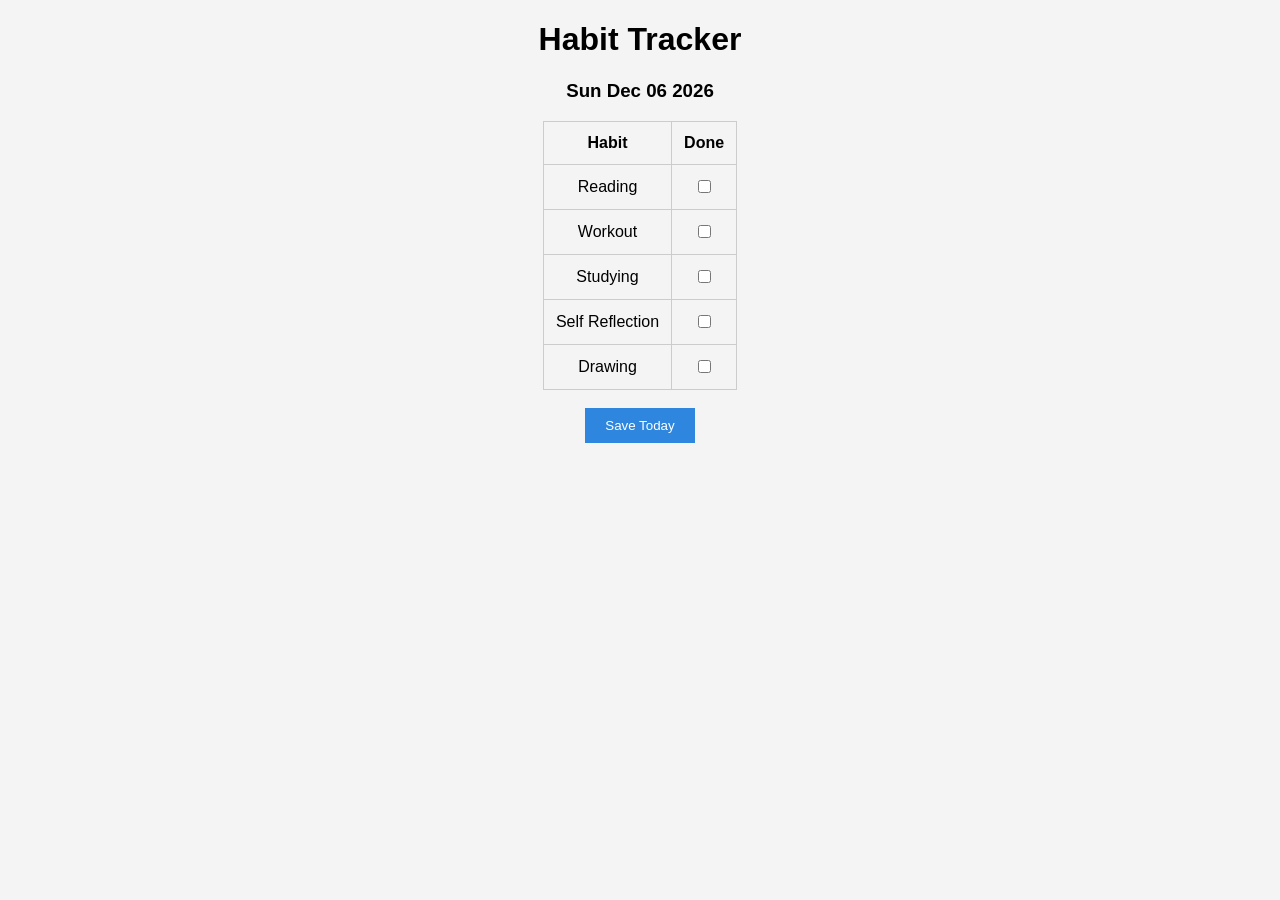
==== index.html @ 8b0c8806 "Create index.html" ====
<!DOCTYPE html>
<html>
<head>
<title>Habit Tracker</title>

<style>

body{
font-family: Arial;
text-align:center;
background:#f4f4f4;
}

table{
margin:auto;
border-collapse: collapse;
}

th,td{
padding:12px;
border:1px solid #ccc;
}

button{
padding:10px 20px;
background:#2e86de;
color:white;
border:none;
cursor:pointer;
}

</style>

</head>

<body>

<h1>Habit Tracker</h1>

<h3 id="date"></h3>

<table>

<tr>
<th>Habit</th>
<th>Done</th>
</tr>

<tr>
<td>Reading</td>
<td><input type="checkbox" id="reading"></td>
</tr>

<tr>
<td>Workout</td>
<td><input type="checkbox" id="workout"></td>
</tr>

<tr>
<td>Studying</td>
<td><input type="checkbox" id="studying"></td>
</tr>

<tr>
<td>Self Reflection</td>
<td><input type="checkbox" id="reflection"></td>
</tr>

<tr>
<td>Drawing</td>
<td><input type="checkbox" id="drawing"></td>
</tr>

</table>

<br>

<button onclick="saveData()">Save Today</button>

<script>

document.getElementById("date").innerText =
new Date().toDateString();

function saveData(){

const data = {

date:new Date().toISOString().slice(0,10),

reading:document.getElementById("reading").checked,
workout:document.getElementById("workout").checked,
studying:document.getElementById("studying").checked,
reflection:document.getElementById("reflection").checked,
drawing:document.getElementById("drawing").checked

}

fetch("YOUR_GOOGLE_SCRIPT_URL",{

method:"POST",
body:JSON.stringify(data)

})

.then(res=>res.text())
.then(data=>alert("Saved Successfully"))

}

</script>

</body>
</html>
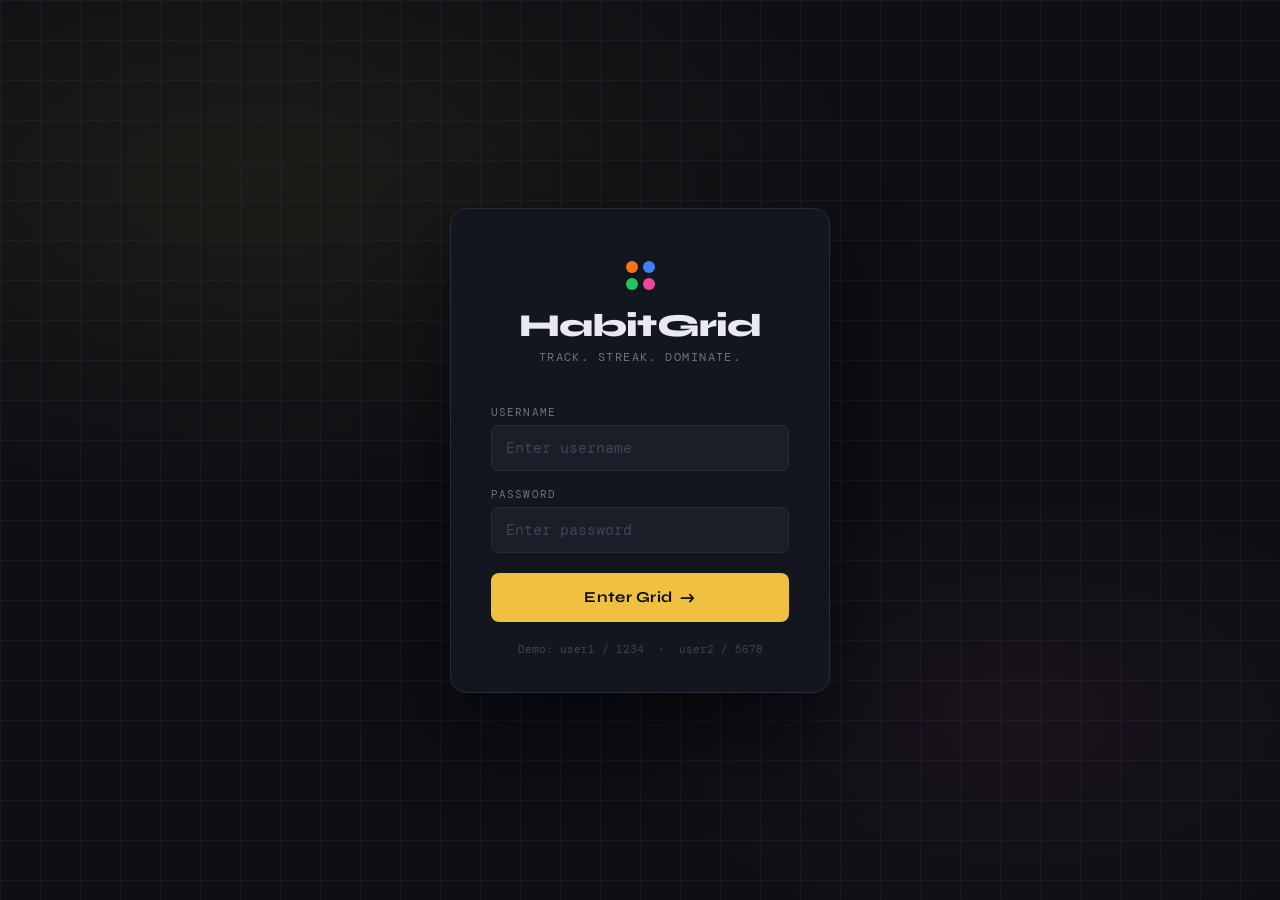
==== commit 09669a84: "Update index.html" ====
--- a/index.html
+++ b/index.html
@@ -1,114 +1,75 @@
 <!DOCTYPE html>
-<html>
+<html lang="en">
 <head>
-<title>Habit Tracker</title>
+  <meta charset="UTF-8" />
+  <meta name="viewport" content="width=device-width, initial-scale=1.0"/>
+  <title>HabitGrid — Login</title>
+  <link rel="stylesheet" href="style.css" />
+  <link href="https://fonts.googleapis.com/css2?family=Syne:wght@400;600;700;800&family=DM+Mono:wght@300;400;500&display=swap" rel="stylesheet"/>
+</head>
+<body class="login-page">
 
-<style>
+  <div class="login-bg">
+    <div class="grid-overlay"></div>
+  </div>
 
-body{
-font-family: Arial;
-text-align:center;
-background:#f4f4f4;
-}
+  <div class="login-wrapper">
+    <div class="login-card">
+      <div class="login-brand">
+        <div class="brand-icon">
+          <span class="dot d1"></span>
+          <span class="dot d2"></span>
+          <span class="dot d3"></span>
+          <span class="dot d4"></span>
+        </div>
+        <h1 class="brand-name">HabitGrid</h1>
+        <p class="brand-sub">Track. Streak. Dominate.</p>
+      </div>
 
-table{
-margin:auto;
-border-collapse: collapse;
-}
+      <form class="login-form" id="loginForm">
+        <div class="field-group">
+          <label for="username">Username</label>
+          <input type="text" id="username" placeholder="Enter username" autocomplete="off" />
+        </div>
+        <div class="field-group">
+          <label for="password">Password</label>
+          <input type="password" id="password" placeholder="Enter password" />
+        </div>
+        <div class="error-msg" id="loginError">Invalid credentials. Try again.</div>
+        <button type="submit" class="btn-login">
+          <span class="btn-text">Enter Grid</span>
+          <span class="btn-arrow">→</span>
+        </button>
+      </form>
 
-th,td{
-padding:12px;
-border:1px solid #ccc;
-}
+      <p class="login-hint">Demo: user1 / 1234 &nbsp;·&nbsp; user2 / 5678</p>
+    </div>
+  </div>
 
-button{
-padding:10px 20px;
-background:#2e86de;
-color:white;
-border:none;
-cursor:pointer;
-}
+  <script>
+    // Redirect if already logged in
+    if (localStorage.getItem('hg_user')) {
+      window.location.href = 'tracker.html';
+    }
 
-</style>
+    const USERS = { hemnath: '9025', velu: '9025' };
 
-</head>
+    document.getElementById('loginForm').addEventListener('submit', function(e) {
+      e.preventDefault();
+      const u = document.getElementById('username').value.trim();
+      const p = document.getElementById('password').value.trim();
+      const err = document.getElementById('loginError');
 
-<body>
-
-<h1>Habit Tracker</h1>
-
-<h3 id="date"></h3>
-
-<table>
-
-<tr>
-<th>Habit</th>
-<th>Done</th>
-</tr>
-
-<tr>
-<td>Reading</td>
-<td><input type="checkbox" id="reading"></td>
-</tr>
-
-<tr>
-<td>Workout</td>
-<td><input type="checkbox" id="workout"></td>
-</tr>
-
-<tr>
-<td>Studying</td>
-<td><input type="checkbox" id="studying"></td>
-</tr>
-
-<tr>
-<td>Self Reflection</td>
-<td><input type="checkbox" id="reflection"></td>
-</tr>
-
-<tr>
-<td>Drawing</td>
-<td><input type="checkbox" id="drawing"></td>
-</tr>
-
-</table>
-
-<br>
-
-<button onclick="saveData()">Save Today</button>
-
-<script>
-
-document.getElementById("date").innerText =
-new Date().toDateString();
-
-function saveData(){
-
-const data = {
-
-date:new Date().toISOString().slice(0,10),
-
-reading:document.getElementById("reading").checked,
-workout:document.getElementById("workout").checked,
-studying:document.getElementById("studying").checked,
-reflection:document.getElementById("reflection").checked,
-drawing:document.getElementById("drawing").checked
-
-}
-
-fetch("YOUR_GOOGLE_SCRIPT_URL",{
-
-method:"POST",
-body:JSON.stringify(data)
-
-})
-
-.then(res=>res.text())
-.then(data=>alert("Saved Successfully"))
-
-}
-
-</script>
-
+      if (USERS[u] && USERS[u] === p) {
+        localStorage.setItem('hg_user', u);
+        document.querySelector('.btn-login').innerHTML = '<span class="btn-text">Loading…</span>';
+        setTimeout(() => window.location.href = 'tracker.html', 400);
+      } else {
+        err.classList.add('visible');
+        document.getElementById('password').value = '';
+        setTimeout(() => err.classList.remove('visible'), 3000);
+      }
+    });
+  </script>
 </body>
 </html>
--- a/style.css
+++ b/style.css
@@ -0,0 +1,617 @@
+/* ==============================
+   CSS Variables & Reset
+================================ */
+:root {
+  --bg: #0d0f14;
+  --bg2: #13161e;
+  --bg3: #1a1e29;
+  --border: #272c3a;
+  --text: #e8eaf0;
+  --text-muted: #6b7280;
+  --text-dim: #3d4455;
+
+  --accent: #f0c040;
+  --accent2: #e8834a;
+
+  /* Habit colors */
+  --c-workout:  #f97316;
+  --c-reading:  #3b82f6;
+  --c-learning: #8b5cf6;
+  --c-icebath:  #06b6d4;
+  --c-selfctrl: #22c55e;
+  --c-audio:    #ec4899;
+
+  --radius: 8px;
+  --cell: 34px;
+  --font-display: 'Syne', sans-serif;
+  --font-mono: 'DM Mono', monospace;
+}
+
+*, *::before, *::after { box-sizing: border-box; margin: 0; padding: 0; }
+
+html { scroll-behavior: smooth; }
+
+body {
+  background: var(--bg);
+  color: var(--text);
+  font-family: var(--font-mono);
+  min-height: 100vh;
+  overflow-x: hidden;
+}
+
+/* ==============================
+   LOGIN PAGE
+================================ */
+.login-page {
+  display: flex;
+  align-items: center;
+  justify-content: center;
+  min-height: 100vh;
+  position: relative;
+}
+
+.login-bg {
+  position: fixed;
+  inset: 0;
+  background:
+    radial-gradient(ellipse 80% 60% at 20% 20%, rgba(240,192,64,0.07) 0%, transparent 60%),
+    radial-gradient(ellipse 60% 50% at 80% 80%, rgba(236,72,153,0.06) 0%, transparent 55%),
+    var(--bg);
+  z-index: 0;
+}
+
+.grid-overlay {
+  position: absolute;
+  inset: 0;
+  background-image:
+    linear-gradient(var(--border) 1px, transparent 1px),
+    linear-gradient(90deg, var(--border) 1px, transparent 1px);
+  background-size: 40px 40px;
+  opacity: 0.4;
+}
+
+.login-wrapper {
+  position: relative;
+  z-index: 1;
+  width: 100%;
+  max-width: 420px;
+  padding: 20px;
+}
+
+.login-card {
+  background: var(--bg2);
+  border: 1px solid var(--border);
+  border-radius: 16px;
+  padding: 48px 40px 36px;
+  box-shadow: 0 40px 80px rgba(0,0,0,0.5);
+}
+
+/* Brand block */
+.login-brand {
+  text-align: center;
+  margin-bottom: 40px;
+}
+
+.brand-icon {
+  display: inline-grid;
+  grid-template-columns: 1fr 1fr;
+  gap: 5px;
+  margin-bottom: 16px;
+}
+
+.brand-icon.small {
+  gap: 3px;
+  display: inline-grid;
+  grid-template-columns: 1fr 1fr;
+}
+
+.dot {
+  width: 12px; height: 12px;
+  border-radius: 50%;
+  display: block;
+}
+.brand-icon.small .dot { width: 7px; height: 7px; }
+
+.d1 { background: var(--c-workout); }
+.d2 { background: var(--c-reading); }
+.d3 { background: var(--c-selfctrl); }
+.d4 { background: var(--c-audio); }
+
+.brand-name {
+  font-family: var(--font-display);
+  font-size: 2rem;
+  font-weight: 800;
+  letter-spacing: -0.03em;
+  color: var(--text);
+}
+
+.brand-sub {
+  font-size: 0.75rem;
+  color: var(--text-muted);
+  letter-spacing: 0.12em;
+  text-transform: uppercase;
+  margin-top: 4px;
+}
+
+/* Form */
+.login-form { display: flex; flex-direction: column; gap: 16px; }
+
+.field-group { display: flex; flex-direction: column; gap: 6px; }
+
+.field-group label {
+  font-size: 0.7rem;
+  letter-spacing: 0.1em;
+  text-transform: uppercase;
+  color: var(--text-muted);
+}
+
+.field-group input {
+  background: var(--bg3);
+  border: 1px solid var(--border);
+  border-radius: var(--radius);
+  color: var(--text);
+  font-family: var(--font-mono);
+  font-size: 0.95rem;
+  padding: 12px 14px;
+  outline: none;
+  transition: border-color 0.2s;
+}
+
+.field-group input:focus {
+  border-color: var(--accent);
+}
+
+.field-group input::placeholder {
+  color: var(--text-dim);
+}
+
+.error-msg {
+  font-size: 0.78rem;
+  color: #f87171;
+  background: rgba(248,113,113,0.08);
+  border: 1px solid rgba(248,113,113,0.2);
+  border-radius: 6px;
+  padding: 8px 12px;
+  display: none;
+}
+.error-msg.visible { display: block; }
+
+.btn-login {
+  background: var(--accent);
+  border: none;
+  border-radius: var(--radius);
+  color: #0d0f14;
+  cursor: pointer;
+  font-family: var(--font-display);
+  font-size: 0.95rem;
+  font-weight: 700;
+  padding: 14px;
+  letter-spacing: 0.02em;
+  display: flex;
+  align-items: center;
+  justify-content: center;
+  gap: 8px;
+  transition: opacity 0.2s, transform 0.15s;
+  margin-top: 4px;
+}
+
+.btn-login:hover { opacity: 0.88; transform: translateY(-1px); }
+.btn-login:active { transform: translateY(0); }
+
+.btn-arrow { font-size: 1.1rem; }
+
+.login-hint {
+  text-align: center;
+  font-size: 0.7rem;
+  color: var(--text-dim);
+  margin-top: 20px;
+}
+
+/* ==============================
+   TRACKER PAGE
+================================ */
+.tracker-page { background: var(--bg); }
+
+/* Topbar */
+.topbar {
+  position: sticky;
+  top: 0;
+  z-index: 100;
+  display: flex;
+  align-items: center;
+  justify-content: space-between;
+  padding: 12px 28px;
+  background: rgba(13,15,20,0.9);
+  backdrop-filter: blur(12px);
+  border-bottom: 1px solid var(--border);
+}
+
+.topbar-left {
+  display: flex;
+  align-items: center;
+  gap: 10px;
+}
+
+.topbar-title {
+  font-family: var(--font-display);
+  font-weight: 800;
+  font-size: 1.1rem;
+  letter-spacing: -0.02em;
+}
+
+.topbar-center .month-label {
+  font-family: var(--font-display);
+  font-weight: 700;
+  font-size: 1rem;
+  color: var(--accent);
+  letter-spacing: 0.02em;
+}
+
+.topbar-right {
+  display: flex;
+  align-items: center;
+  gap: 12px;
+}
+
+.user-badge {
+  font-size: 0.78rem;
+  font-weight: 500;
+  color: var(--text-muted);
+  background: var(--bg3);
+  border: 1px solid var(--border);
+  padding: 5px 12px;
+  border-radius: 20px;
+}
+
+.btn-logout {
+  background: transparent;
+  border: 1px solid var(--border);
+  border-radius: 6px;
+  color: var(--text-muted);
+  cursor: pointer;
+  font-family: var(--font-mono);
+  font-size: 0.75rem;
+  padding: 5px 12px;
+  transition: border-color 0.2s, color 0.2s;
+}
+.btn-logout:hover { border-color: #f87171; color: #f87171; }
+
+/* Loading */
+.loading-overlay {
+  position: fixed;
+  inset: 0;
+  background: rgba(13,15,20,0.88);
+  z-index: 200;
+  display: flex;
+  flex-direction: column;
+  align-items: center;
+  justify-content: center;
+  gap: 16px;
+  font-size: 0.85rem;
+  color: var(--text-muted);
+  letter-spacing: 0.05em;
+  transition: opacity 0.3s;
+}
+.loading-overlay.hidden { opacity: 0; pointer-events: none; }
+
+.loader-ring {
+  width: 40px; height: 40px;
+  border: 3px solid var(--border);
+  border-top-color: var(--accent);
+  border-radius: 50%;
+  animation: spin 0.8s linear infinite;
+}
+@keyframes spin { to { transform: rotate(360deg); } }
+
+/* Main */
+.main-content {
+  max-width: 1300px;
+  margin: 0 auto;
+  padding: 28px 20px 60px;
+}
+
+/* Summary row */
+.summary-row {
+  display: flex;
+  flex-wrap: wrap;
+  gap: 12px;
+  margin-bottom: 28px;
+}
+
+.summary-card {
+  flex: 1 1 140px;
+  background: var(--bg2);
+  border: 1px solid var(--border);
+  border-radius: 12px;
+  padding: 14px 18px;
+  position: relative;
+  overflow: hidden;
+  transition: transform 0.2s;
+}
+.summary-card:hover { transform: translateY(-2px); }
+
+.summary-card::before {
+  content: '';
+  position: absolute;
+  left: 0; top: 0; bottom: 0;
+  width: 3px;
+  border-radius: 3px 0 0 3px;
+  background: var(--habit-color, var(--accent));
+}
+
+.summary-habit-name {
+  font-size: 0.68rem;
+  text-transform: uppercase;
+  letter-spacing: 0.1em;
+  color: var(--text-muted);
+  margin-bottom: 8px;
+  white-space: nowrap;
+  overflow: hidden;
+  text-overflow: ellipsis;
+}
+
+.summary-streak {
+  font-family: var(--font-display);
+  font-weight: 800;
+  font-size: 1.8rem;
+  line-height: 1;
+  color: var(--habit-color, var(--accent));
+}
+
+.summary-streak-label {
+  font-size: 0.65rem;
+  color: var(--text-muted);
+  margin-top: 2px;
+  letter-spacing: 0.06em;
+}
+
+.summary-completion {
+  font-size: 0.7rem;
+  color: var(--text-muted);
+  margin-top: 6px;
+}
+
+/* Grid section */
+.grid-section {
+  background: var(--bg2);
+  border: 1px solid var(--border);
+  border-radius: 14px;
+  overflow: hidden;
+}
+
+.grid-scroll-wrapper {
+  overflow-x: auto;
+  -webkit-overflow-scrolling: touch;
+}
+
+.habit-table {
+  border-collapse: collapse;
+  width: max-content;
+  min-width: 100%;
+}
+
+/* Table header */
+.habit-table thead tr {
+  background: var(--bg3);
+  border-bottom: 1px solid var(--border);
+}
+
+.habit-label-th {
+  position: sticky;
+  left: 0;
+  z-index: 10;
+  background: var(--bg3);
+  padding: 14px 20px 14px 20px;
+  text-align: left;
+  font-size: 0.68rem;
+  letter-spacing: 0.1em;
+  text-transform: uppercase;
+  color: var(--text-muted);
+  border-right: 1px solid var(--border);
+  min-width: 160px;
+  white-space: nowrap;
+}
+
+.date-th {
+  width: var(--cell);
+  min-width: var(--cell);
+  text-align: center;
+  font-size: 0.65rem;
+  font-weight: 500;
+  color: var(--text-muted);
+  padding: 10px 4px;
+  white-space: nowrap;
+}
+
+.date-th.today-col {
+  color: var(--accent);
+  font-weight: 700;
+}
+
+.date-th.weekend {
+  color: var(--text-dim);
+}
+
+/* Table body */
+.habit-row {
+  border-bottom: 1px solid var(--border);
+  transition: background 0.15s;
+}
+.habit-row:last-child { border-bottom: none; }
+.habit-row:hover { background: rgba(255,255,255,0.015); }
+
+.habit-name-cell {
+  position: sticky;
+  left: 0;
+  z-index: 5;
+  background: var(--bg2);
+  padding: 0 20px;
+  border-right: 1px solid var(--border);
+  min-width: 160px;
+}
+.habit-row:hover .habit-name-cell { background: var(--bg3); }
+
+.habit-name-inner {
+  display: flex;
+  align-items: center;
+  gap: 8px;
+  padding: 10px 0;
+}
+
+.habit-color-bar {
+  width: 3px;
+  height: 24px;
+  border-radius: 2px;
+  flex-shrink: 0;
+}
+
+.habit-label {
+  font-size: 0.8rem;
+  font-weight: 500;
+  white-space: nowrap;
+  overflow: hidden;
+  text-overflow: ellipsis;
+}
+
+.habit-emoji {
+  font-size: 0.9rem;
+  flex-shrink: 0;
+}
+
+/* Cell */
+.cell-td {
+  width: var(--cell);
+  min-width: var(--cell);
+  padding: 6px 3px;
+  text-align: center;
+  vertical-align: middle;
+}
+
+.circle {
+  width: 26px;
+  height: 26px;
+  border-radius: 50%;
+  margin: 0 auto;
+  border: 1.5px solid var(--border);
+  background: transparent;
+  cursor: pointer;
+  display: flex;
+  align-items: center;
+  justify-content: center;
+  font-size: 0.6rem;
+  transition: transform 0.12s, background 0.15s, border-color 0.15s, box-shadow 0.15s;
+  position: relative;
+}
+
+.circle:hover:not(.locked) {
+  transform: scale(1.15);
+  border-color: var(--habit-color, var(--accent));
+}
+
+.circle.done {
+  background: var(--habit-color, var(--accent));
+  border-color: var(--habit-color, var(--accent));
+  box-shadow: 0 0 8px rgba(var(--habit-color-raw, 240,192,64), 0.4);
+}
+
+.circle.done::after {
+  content: '✓';
+  color: #fff;
+  font-size: 0.75rem;
+  font-weight: 700;
+  line-height: 1;
+}
+
+.circle.today-circle {
+  border-color: var(--accent);
+  border-width: 2px;
+}
+
+.circle.today-circle.done {
+  box-shadow: 0 0 12px rgba(240,192,64,0.5);
+}
+
+.circle.locked {
+  cursor: default;
+  opacity: 0.35;
+}
+
+/* Pending state */
+.circle.pending {
+  animation: pulse 0.6s ease infinite;
+}
+@keyframes pulse {
+  0%, 100% { opacity: 1; }
+  50% { opacity: 0.5; }
+}
+
+/* Today col highlight */
+.cell-td.today-col-cell {
+  background: rgba(240,192,64,0.025);
+}
+
+/* Legend */
+.legend {
+  display: flex;
+  gap: 20px;
+  justify-content: flex-end;
+  margin-top: 16px;
+  padding-right: 4px;
+}
+
+.legend-item {
+  display: flex;
+  align-items: center;
+  gap: 6px;
+  font-size: 0.7rem;
+  color: var(--text-muted);
+  letter-spacing: 0.05em;
+}
+
+.legend-dot {
+  width: 12px; height: 12px;
+  border-radius: 50%;
+  border: 1.5px solid var(--border);
+}
+.legend-dot.done { background: var(--accent); border-color: var(--accent); }
+.legend-dot.today { border: 2px solid var(--accent); background: transparent; }
+.legend-dot.locked { background: transparent; opacity: 0.35; }
+
+/* Toast */
+.toast {
+  position: fixed;
+  bottom: 28px;
+  left: 50%;
+  transform: translateX(-50%) translateY(80px);
+  background: var(--bg3);
+  border: 1px solid var(--border);
+  border-radius: 8px;
+  padding: 10px 20px;
+  font-size: 0.8rem;
+  color: var(--text);
+  z-index: 300;
+  transition: transform 0.3s cubic-bezier(0.34,1.56,0.64,1);
+  white-space: nowrap;
+}
+.toast.show { transform: translateX(-50%) translateY(0); }
+
+/* ==============================
+   RESPONSIVE
+================================ */
+@media (max-width: 640px) {
+  .topbar { padding: 10px 14px; }
+  .topbar-center { display: none; }
+  .main-content { padding: 16px 12px 60px; }
+  .login-card { padding: 36px 24px 28px; }
+  .summary-card { flex: 1 1 120px; }
+  .habit-label-th { min-width: 130px; padding-left: 12px; padding-right: 12px; }
+  .habit-name-cell { min-width: 130px; padding: 0 12px; }
+  --cell: 30px;
+  .circle { width: 22px; height: 22px; }
+  .brand-name { font-size: 1.7rem; }
+}
+
+@media (max-width: 400px) {
+  .topbar-right .user-badge { display: none; }
+  .summary-card { flex: 1 1 100px; }
+}
